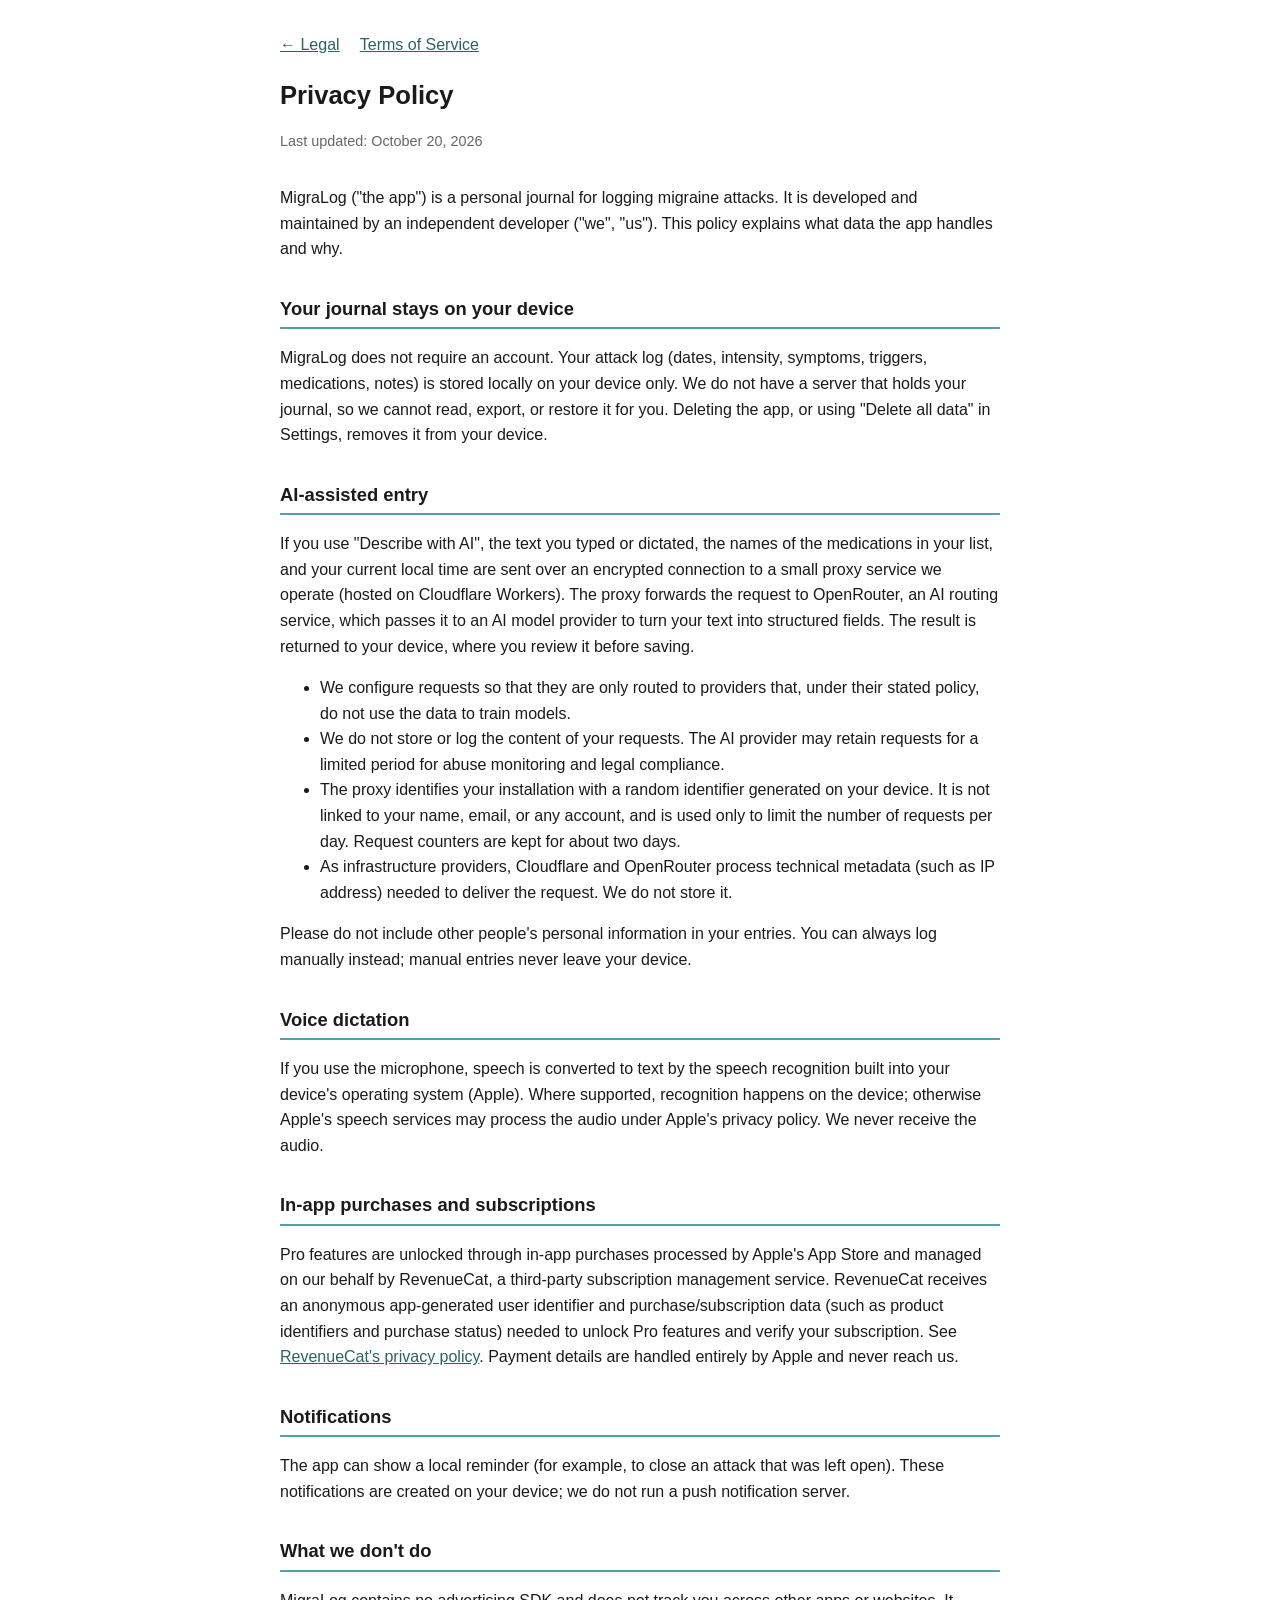
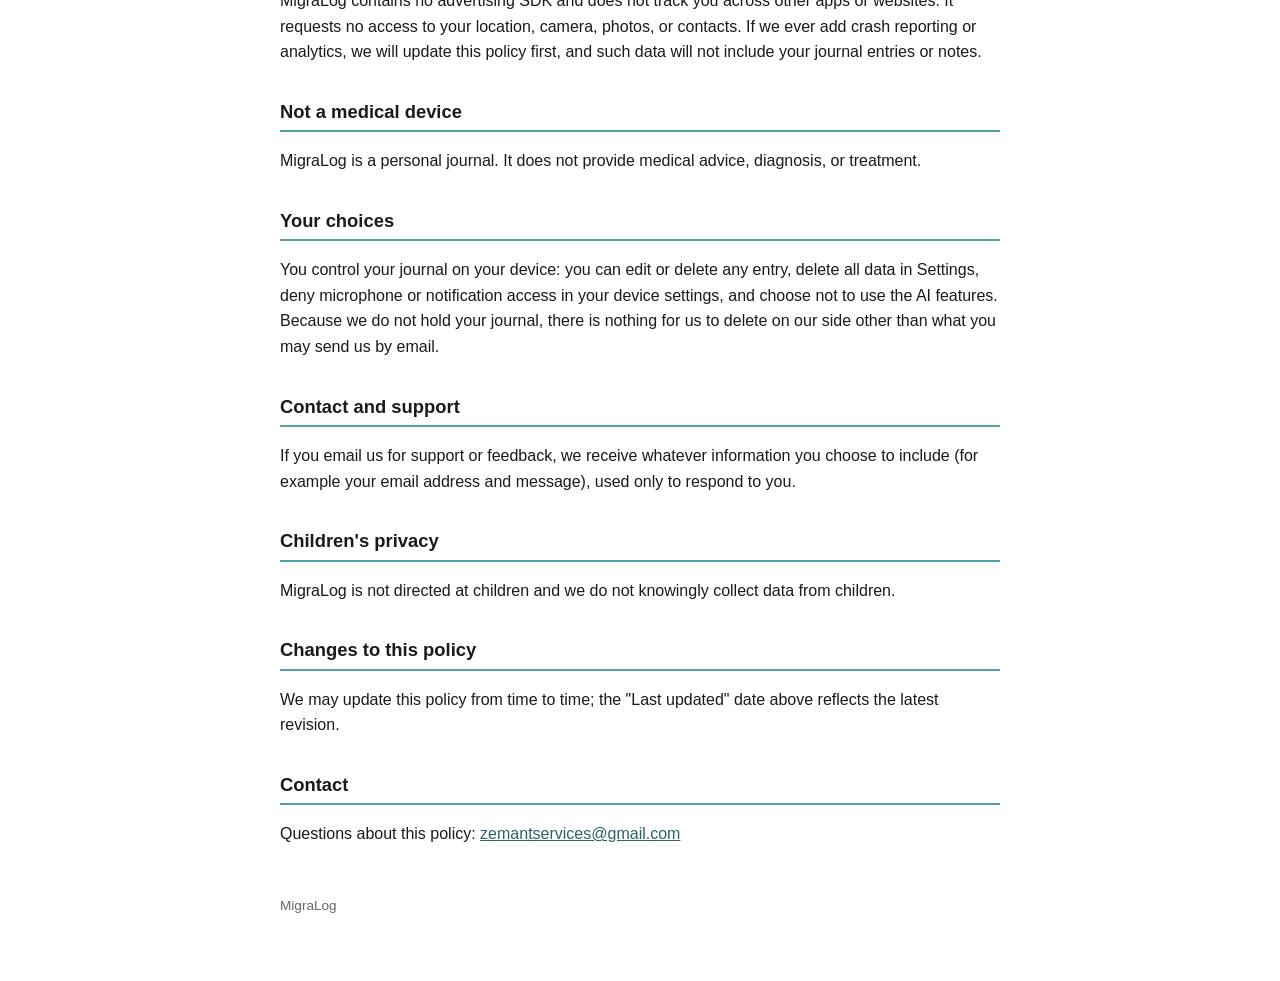
==== privacy.html @ 86e7ce36 "Add MigraLog legal pages (privacy policy, terms of service)" ====
<!DOCTYPE html>
<html lang="en">
<head>
<meta charset="UTF-8">
<meta name="viewport" content="width=device-width, initial-scale=1.0">
<title>MigraLog — Privacy Policy</title>
<link rel="stylesheet" href="style.css">
</head>
<body>
<nav><a href="index.html">← Legal</a> <a href="terms.html">Terms of Service</a></nav>
<h1>Privacy Policy</h1>
<p class="updated">Last updated: October 20, 2026</p>

<p>MigraLog ("the app") is a personal journal for logging migraine attacks. It is developed and maintained by an independent developer ("we", "us"). This policy explains what data the app handles and why.</p>

<h2>Your journal stays on your device</h2>
<p>MigraLog does not require an account. Your attack log (dates, intensity, symptoms, triggers, medications, notes) is stored locally on your device only. We do not have a server that holds your journal, so we cannot read, export, or restore it for you. Deleting the app, or using "Delete all data" in Settings, removes it from your device.</p>

<h2>AI-assisted entry</h2>
<p>If you use "Describe with AI", the text you typed or dictated, the names of the medications in your list, and your current local time are sent over an encrypted connection to a small proxy service we operate (hosted on Cloudflare Workers). The proxy forwards the request to OpenRouter, an AI routing service, which passes it to an AI model provider to turn your text into structured fields. The result is returned to your device, where you review it before saving.</p>
<ul>
<li>We configure requests so that they are only routed to providers that, under their stated policy, do not use the data to train models.</li>
<li>We do not store or log the content of your requests. The AI provider may retain requests for a limited period for abuse monitoring and legal compliance.</li>
<li>The proxy identifies your installation with a random identifier generated on your device. It is not linked to your name, email, or any account, and is used only to limit the number of requests per day. Request counters are kept for about two days.</li>
<li>As infrastructure providers, Cloudflare and OpenRouter process technical metadata (such as IP address) needed to deliver the request. We do not store it.</li>
</ul>
<p>Please do not include other people's personal information in your entries. You can always log manually instead; manual entries never leave your device.</p>

<h2>Voice dictation</h2>
<p>If you use the microphone, speech is converted to text by the speech recognition built into your device's operating system (Apple). Where supported, recognition happens on the device; otherwise Apple's speech services may process the audio under Apple's privacy policy. We never receive the audio.</p>

<h2>In-app purchases and subscriptions</h2>
<p>Pro features are unlocked through in-app purchases processed by Apple's App Store and managed on our behalf by RevenueCat, a third-party subscription management service. RevenueCat receives an anonymous app-generated user identifier and purchase/subscription data (such as product identifiers and purchase status) needed to unlock Pro features and verify your subscription. See <a href="https://www.revenuecat.com/privacy">RevenueCat's privacy policy</a>. Payment details are handled entirely by Apple and never reach us.</p>

<h2>Notifications</h2>
<p>The app can show a local reminder (for example, to close an attack that was left open). These notifications are created on your device; we do not run a push notification server.</p>

<h2>What we don't do</h2>
<p>MigraLog contains no advertising SDK and does not track you across other apps or websites. It requests no access to your location, camera, photos, or contacts. If we ever add crash reporting or analytics, we will update this policy first, and such data will not include your journal entries or notes.</p>

<h2>Not a medical device</h2>
<p>MigraLog is a personal journal. It does not provide medical advice, diagnosis, or treatment.</p>

<h2>Your choices</h2>
<p>You control your journal on your device: you can edit or delete any entry, delete all data in Settings, deny microphone or notification access in your device settings, and choose not to use the AI features. Because we do not hold your journal, there is nothing for us to delete on our side other than what you may send us by email.</p>

<h2>Contact and support</h2>
<p>If you email us for support or feedback, we receive whatever information you choose to include (for example your email address and message), used only to respond to you.</p>

<h2>Children's privacy</h2>
<p>MigraLog is not directed at children and we do not knowingly collect data from children.</p>

<h2>Changes to this policy</h2>
<p>We may update this policy from time to time; the "Last updated" date above reflects the latest revision.</p>

<h2>Contact</h2>
<p>Questions about this policy: <a href="mailto:zemantservices@gmail.com">zemantservices@gmail.com</a></p>

<footer>MigraLog</footer>
</body>
</html>
---- style.css ----
:root {
  color-scheme: light dark;
  --accent: #4fa3a5;
  --fg: #1a1a1a;
  --bg: #ffffff;
  --muted: #666;
}
@media (prefers-color-scheme: dark) {
  :root { --fg: #e6e4df; --bg: #0e0f12; --muted: #8a887f; }
}
body {
  font-family: -apple-system, BlinkMacSystemFont, "Segoe UI", Roboto, sans-serif;
  max-width: 720px;
  margin: 0 auto;
  padding: 2rem 1.25rem 4rem;
  color: var(--fg);
  background: var(--bg);
  line-height: 1.6;
}
h1 { font-size: 1.6rem; margin-bottom: 0.25rem; }
h2 { font-size: 1.15rem; margin-top: 2rem; border-bottom: 2px solid var(--accent); padding-bottom: 0.25rem; }
.updated { color: var(--muted); font-size: 0.9rem; margin-bottom: 2rem; }
a { color: #2c6264; }
@media (prefers-color-scheme: dark) { a { color: var(--accent); } }
nav a { margin-right: 1rem; }
footer { margin-top: 3rem; color: var(--muted); font-size: 0.85rem; }
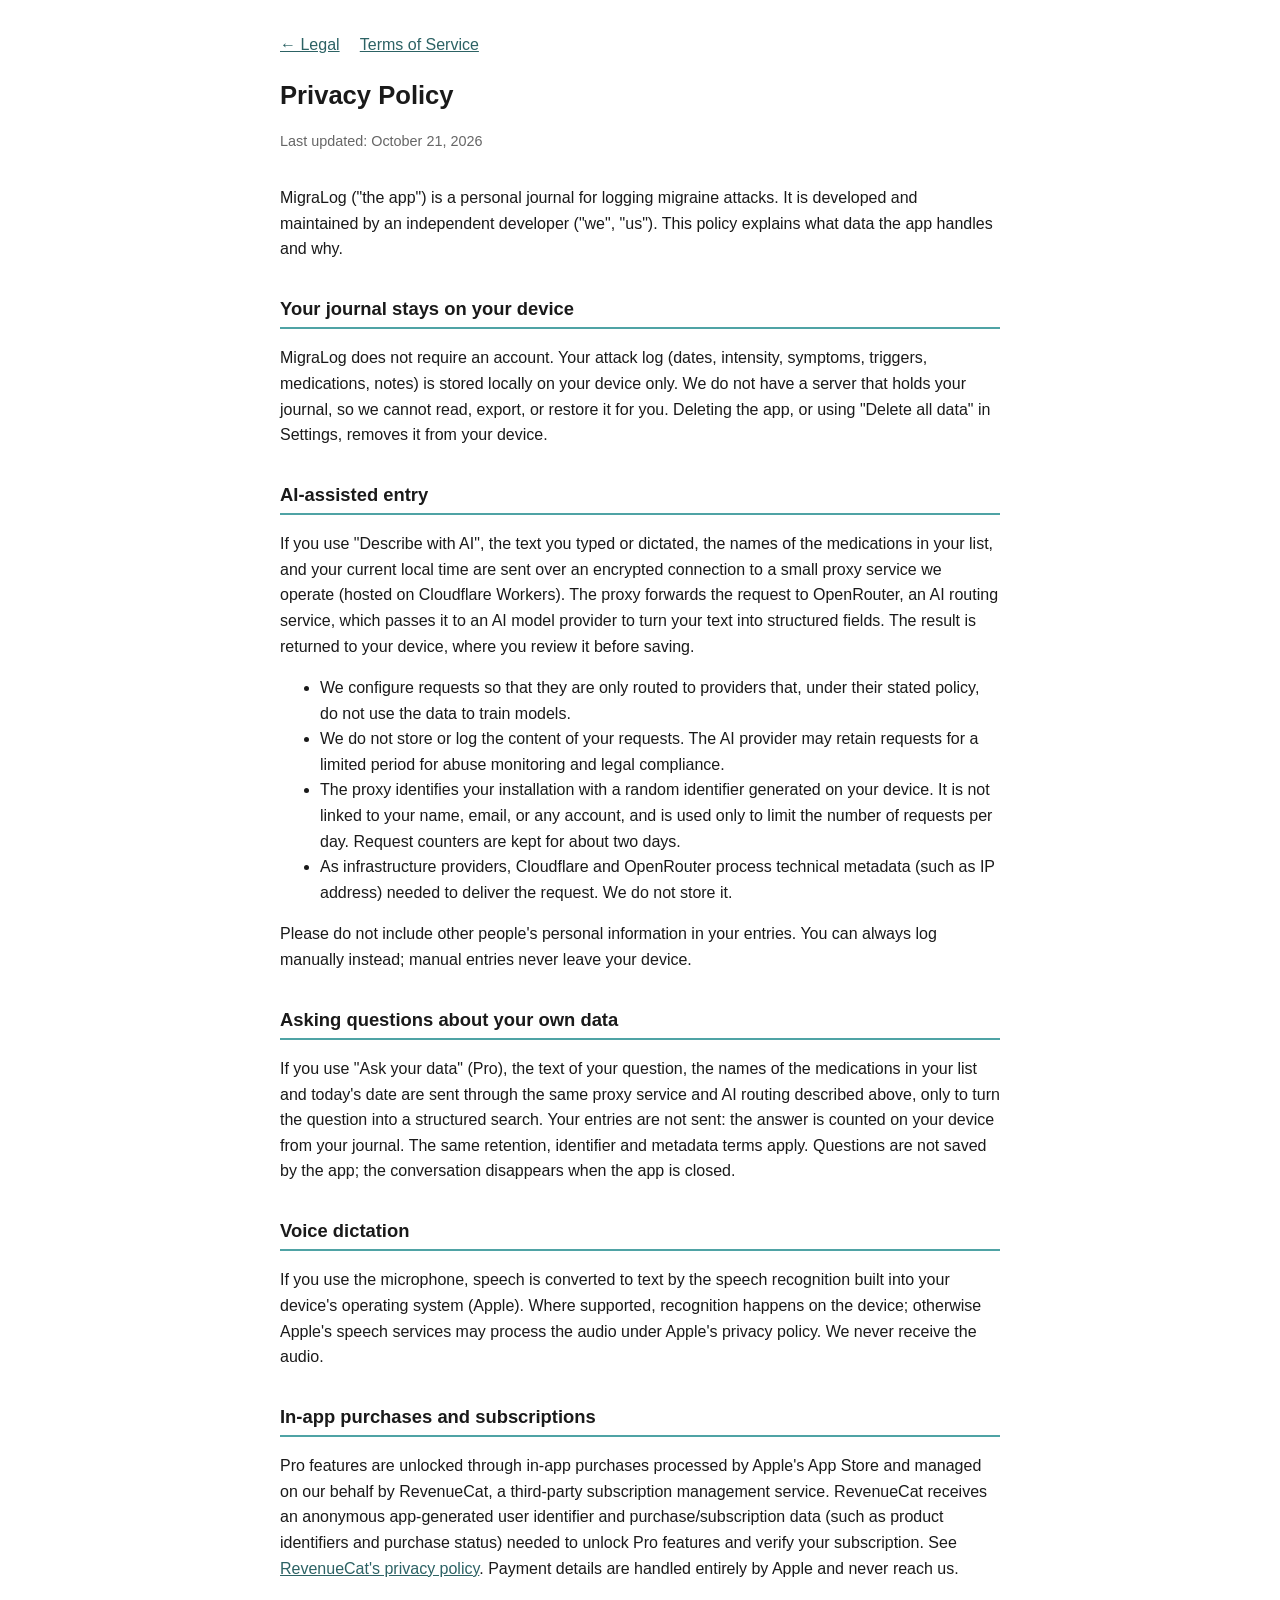
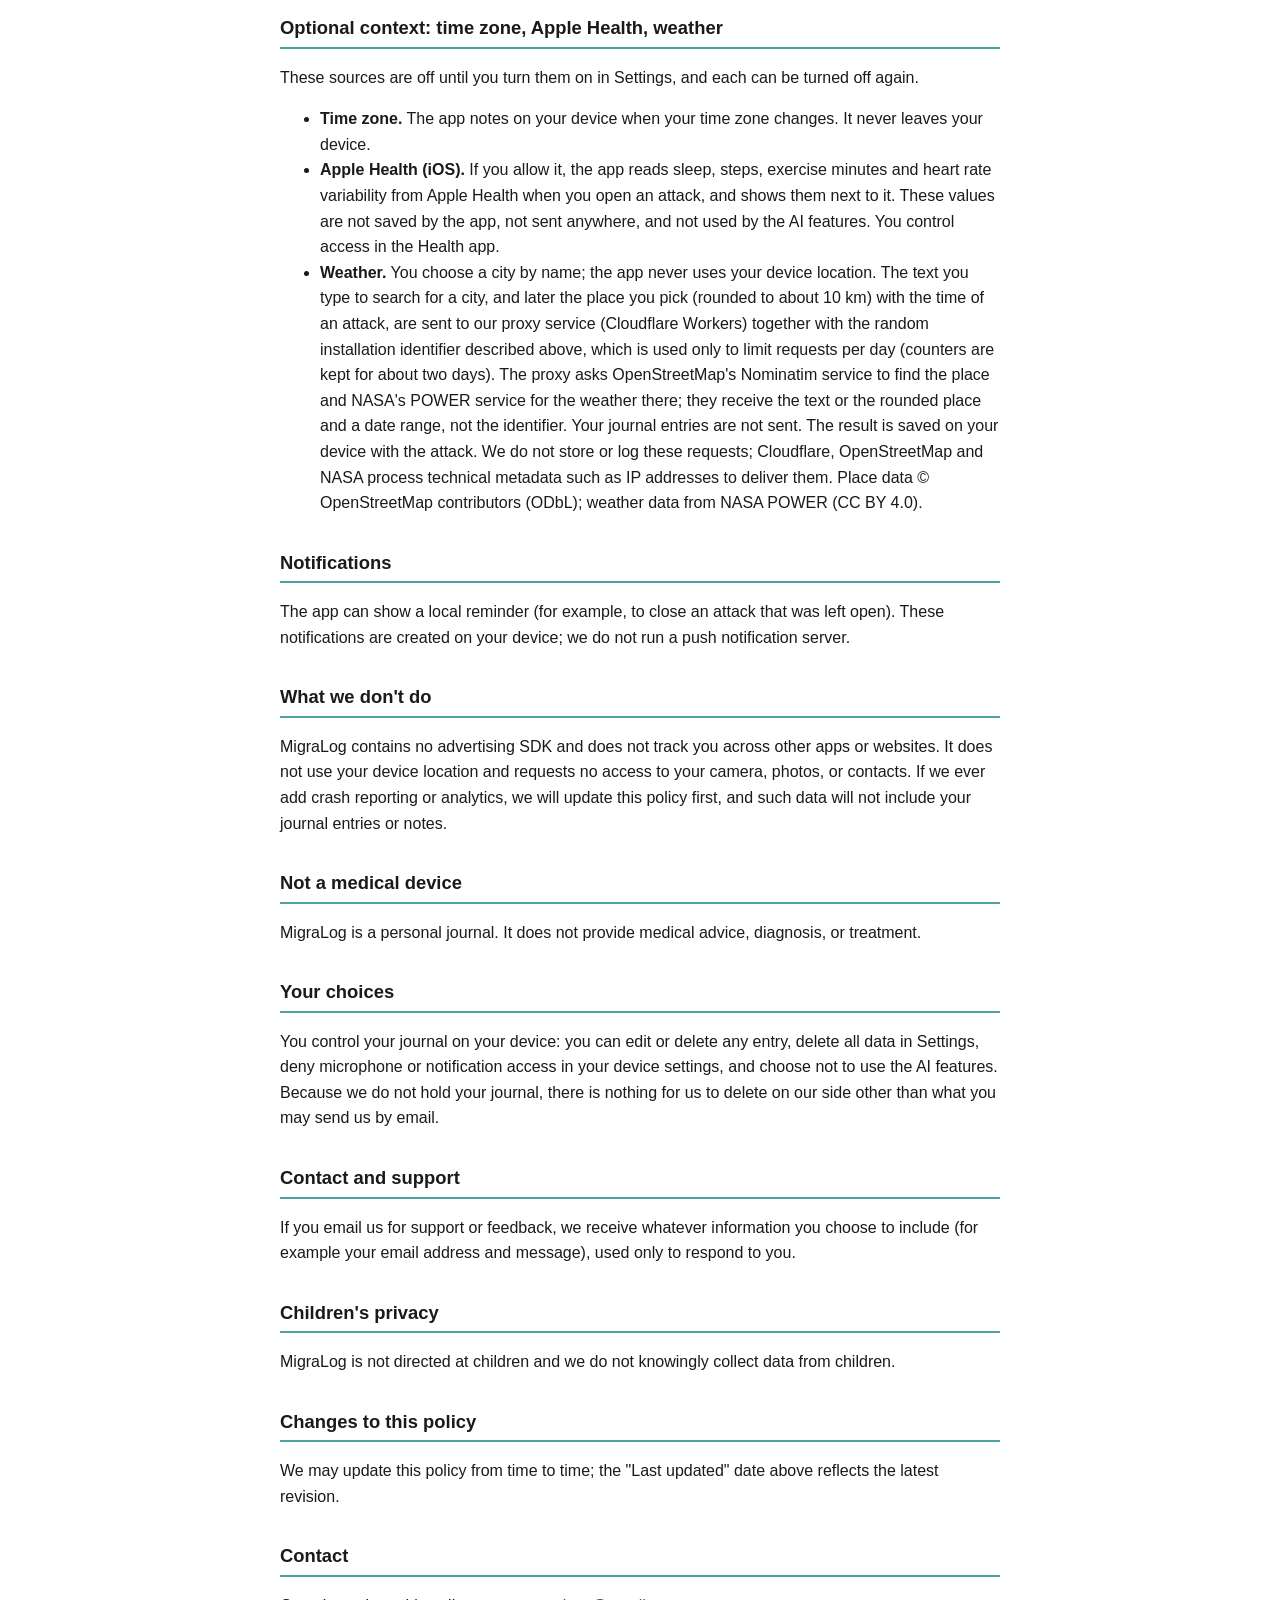
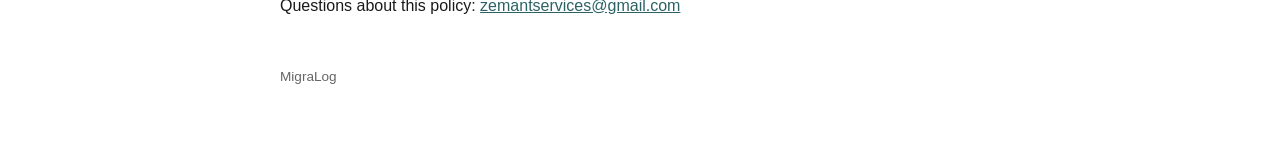
==== commit 49af113a: "Update privacy policy and terms: optional context sources, weather, Ask your data, warning-signs not" ====
--- a/privacy.html
+++ b/privacy.html
@@ -9,7 +9,7 @@
 <body>
 <nav><a href="index.html">← Legal</a> <a href="terms.html">Terms of Service</a></nav>
 <h1>Privacy Policy</h1>
-<p class="updated">Last updated: October 20, 2026</p>
+<p class="updated">Last updated: October 21, 2026</p>
 
 <p>MigraLog ("the app") is a personal journal for logging migraine attacks. It is developed and maintained by an independent developer ("we", "us"). This policy explains what data the app handles and why.</p>
 
@@ -26,17 +26,28 @@
 </ul>
 <p>Please do not include other people's personal information in your entries. You can always log manually instead; manual entries never leave your device.</p>
 
+<h2>Asking questions about your own data</h2>
+<p>If you use "Ask your data" (Pro), the text of your question, the names of the medications in your list and today's date are sent through the same proxy service and AI routing described above, only to turn the question into a structured search. Your entries are not sent: the answer is counted on your device from your journal. The same retention, identifier and metadata terms apply. Questions are not saved by the app; the conversation disappears when the app is closed.</p>
+
 <h2>Voice dictation</h2>
 <p>If you use the microphone, speech is converted to text by the speech recognition built into your device's operating system (Apple). Where supported, recognition happens on the device; otherwise Apple's speech services may process the audio under Apple's privacy policy. We never receive the audio.</p>
 
 <h2>In-app purchases and subscriptions</h2>
 <p>Pro features are unlocked through in-app purchases processed by Apple's App Store and managed on our behalf by RevenueCat, a third-party subscription management service. RevenueCat receives an anonymous app-generated user identifier and purchase/subscription data (such as product identifiers and purchase status) needed to unlock Pro features and verify your subscription. See <a href="https://www.revenuecat.com/privacy">RevenueCat's privacy policy</a>. Payment details are handled entirely by Apple and never reach us.</p>
 
+<h2>Optional context: time zone, Apple Health, weather</h2>
+<p>These sources are off until you turn them on in Settings, and each can be turned off again.</p>
+<ul>
+<li><strong>Time zone.</strong> The app notes on your device when your time zone changes. It never leaves your device.</li>
+<li><strong>Apple Health (iOS).</strong> If you allow it, the app reads sleep, steps, exercise minutes and heart rate variability from Apple Health when you open an attack, and shows them next to it. These values are not saved by the app, not sent anywhere, and not used by the AI features. You control access in the Health app.</li>
+<li><strong>Weather.</strong> You choose a city by name; the app never uses your device location. The text you type to search for a city, and later the place you pick (rounded to about 10 km) with the time of an attack, are sent to our proxy service (Cloudflare Workers) together with the random installation identifier described above, which is used only to limit requests per day (counters are kept for about two days). The proxy asks OpenStreetMap's Nominatim service to find the place and NASA's POWER service for the weather there; they receive the text or the rounded place and a date range, not the identifier. Your journal entries are not sent. The result is saved on your device with the attack. We do not store or log these requests; Cloudflare, OpenStreetMap and NASA process technical metadata such as IP addresses to deliver them. Place data © OpenStreetMap contributors (ODbL); weather data from NASA POWER (CC BY 4.0).</li>
+</ul>
+
 <h2>Notifications</h2>
 <p>The app can show a local reminder (for example, to close an attack that was left open). These notifications are created on your device; we do not run a push notification server.</p>
 
 <h2>What we don't do</h2>
-<p>MigraLog contains no advertising SDK and does not track you across other apps or websites. It requests no access to your location, camera, photos, or contacts. If we ever add crash reporting or analytics, we will update this policy first, and such data will not include your journal entries or notes.</p>
+<p>MigraLog contains no advertising SDK and does not track you across other apps or websites. It does not use your device location and requests no access to your camera, photos, or contacts. If we ever add crash reporting or analytics, we will update this policy first, and such data will not include your journal entries or notes.</p>
 
 <h2>Not a medical device</h2>
 <p>MigraLog is a personal journal. It does not provide medical advice, diagnosis, or treatment.</p>
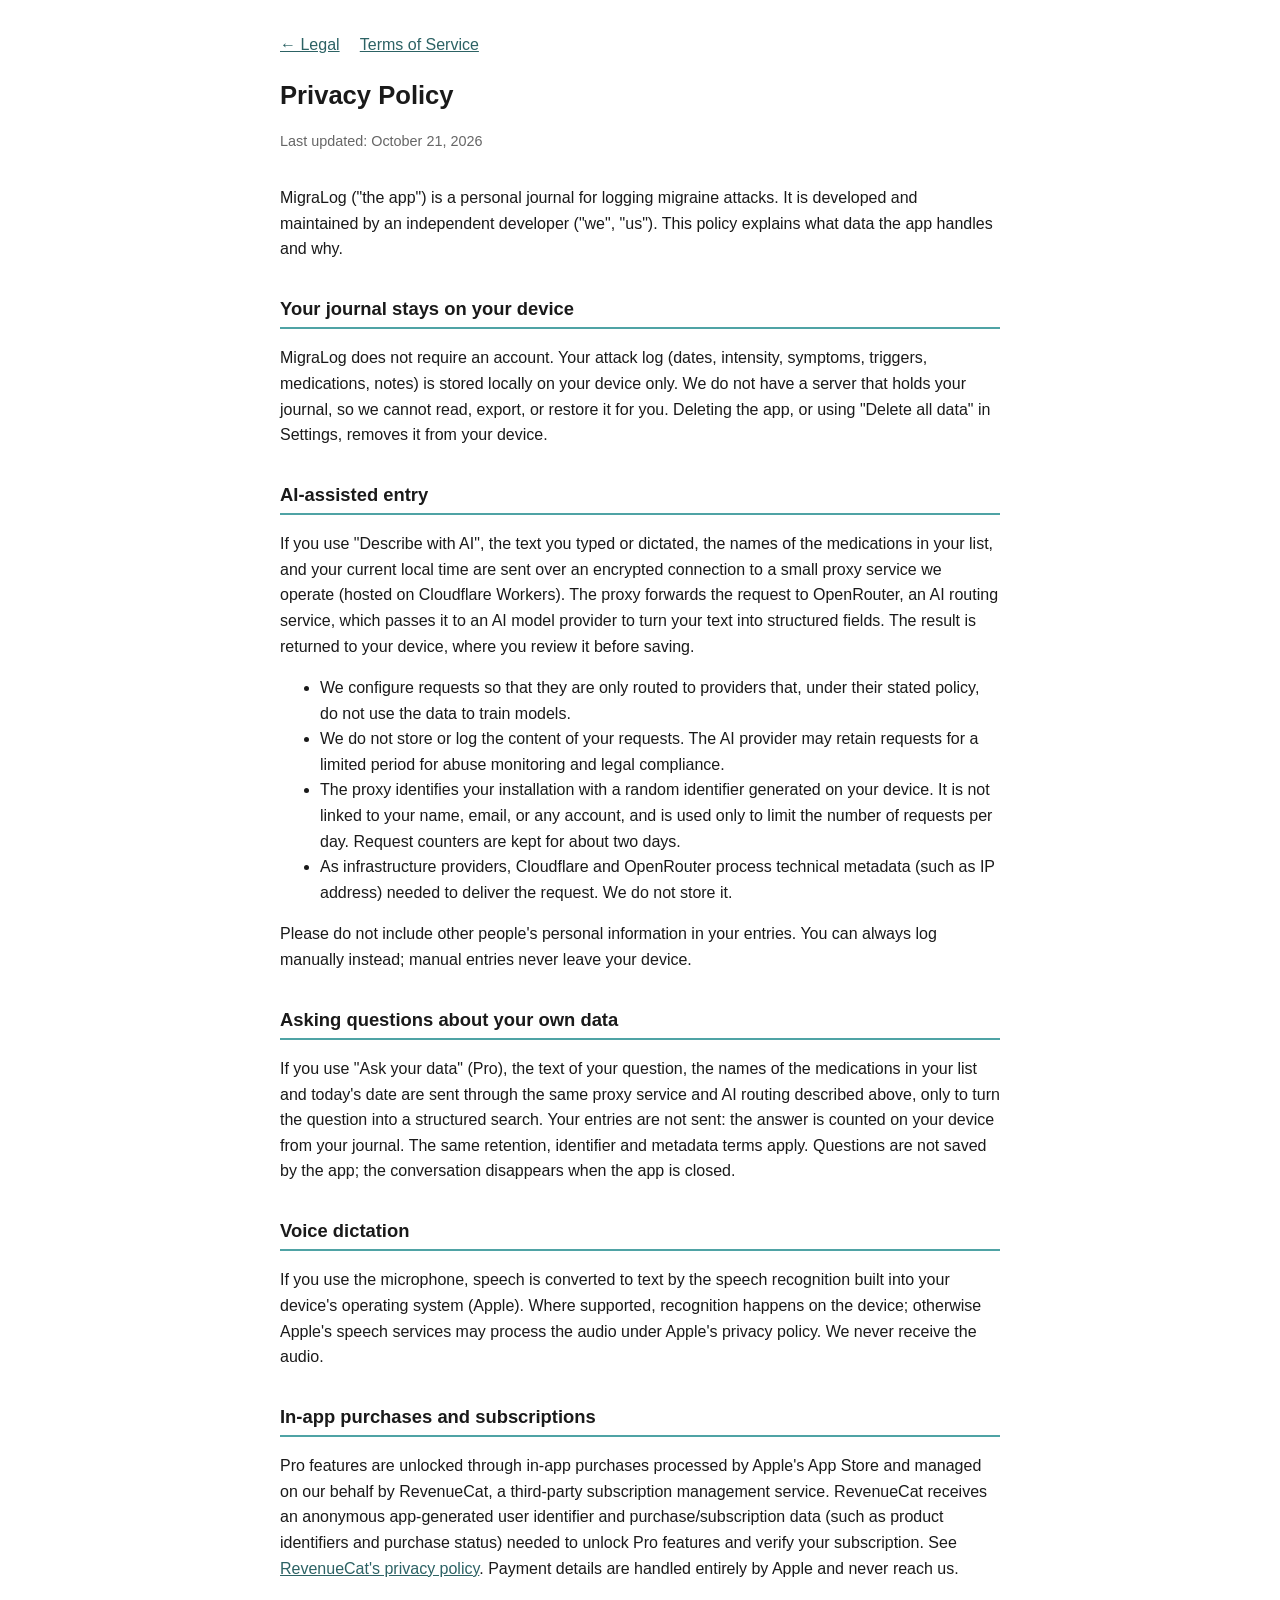
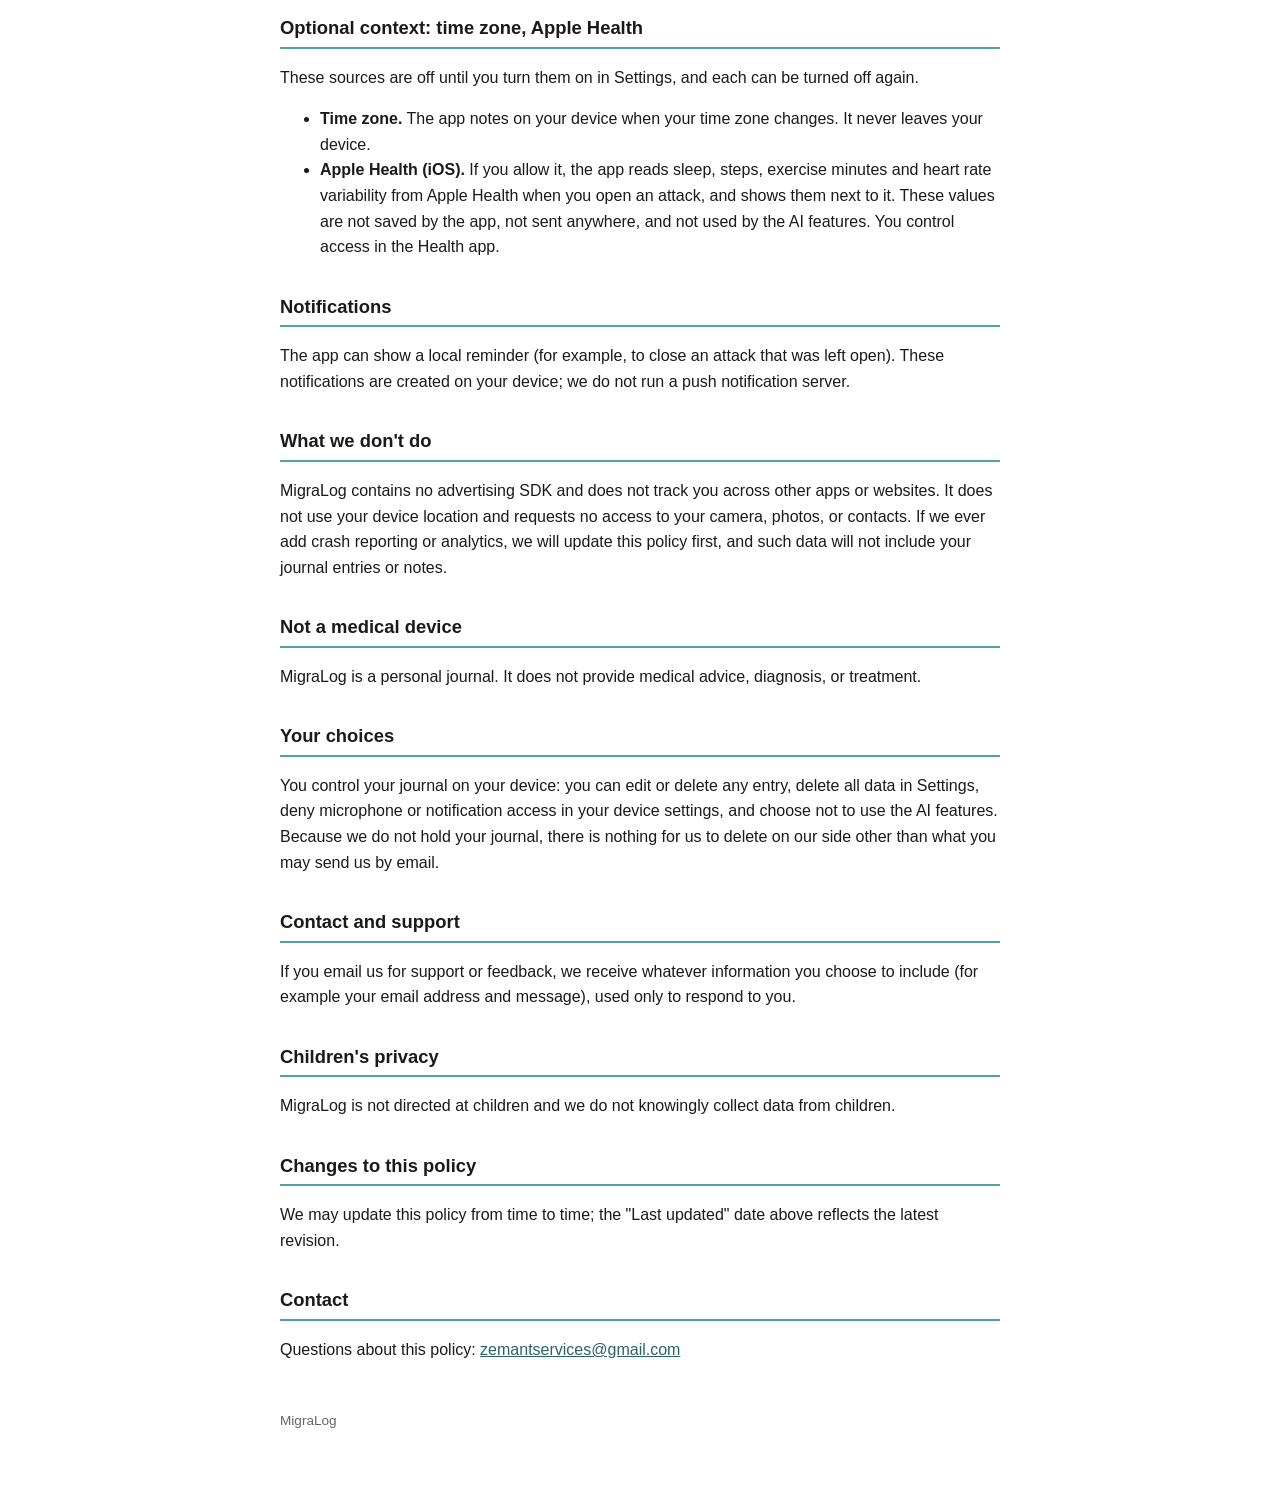
==== commit 646568c8: "Privacy policy: remove the weather section (weather context is hidden in the app)" ====
--- a/privacy.html
+++ b/privacy.html
@@ -35,12 +35,11 @@
 <h2>In-app purchases and subscriptions</h2>
 <p>Pro features are unlocked through in-app purchases processed by Apple's App Store and managed on our behalf by RevenueCat, a third-party subscription management service. RevenueCat receives an anonymous app-generated user identifier and purchase/subscription data (such as product identifiers and purchase status) needed to unlock Pro features and verify your subscription. See <a href="https://www.revenuecat.com/privacy">RevenueCat's privacy policy</a>. Payment details are handled entirely by Apple and never reach us.</p>
 
-<h2>Optional context: time zone, Apple Health, weather</h2>
+<h2>Optional context: time zone, Apple Health</h2>
 <p>These sources are off until you turn them on in Settings, and each can be turned off again.</p>
 <ul>
 <li><strong>Time zone.</strong> The app notes on your device when your time zone changes. It never leaves your device.</li>
 <li><strong>Apple Health (iOS).</strong> If you allow it, the app reads sleep, steps, exercise minutes and heart rate variability from Apple Health when you open an attack, and shows them next to it. These values are not saved by the app, not sent anywhere, and not used by the AI features. You control access in the Health app.</li>
-<li><strong>Weather.</strong> You choose a city by name; the app never uses your device location. The text you type to search for a city, and later the place you pick (rounded to about 10 km) with the time of an attack, are sent to our proxy service (Cloudflare Workers) together with the random installation identifier described above, which is used only to limit requests per day (counters are kept for about two days). The proxy asks OpenStreetMap's Nominatim service to find the place and NASA's POWER service for the weather there; they receive the text or the rounded place and a date range, not the identifier. Your journal entries are not sent. The result is saved on your device with the attack. We do not store or log these requests; Cloudflare, OpenStreetMap and NASA process technical metadata such as IP addresses to deliver them. Place data © OpenStreetMap contributors (ODbL); weather data from NASA POWER (CC BY 4.0).</li>
 </ul>
 
 <h2>Notifications</h2>
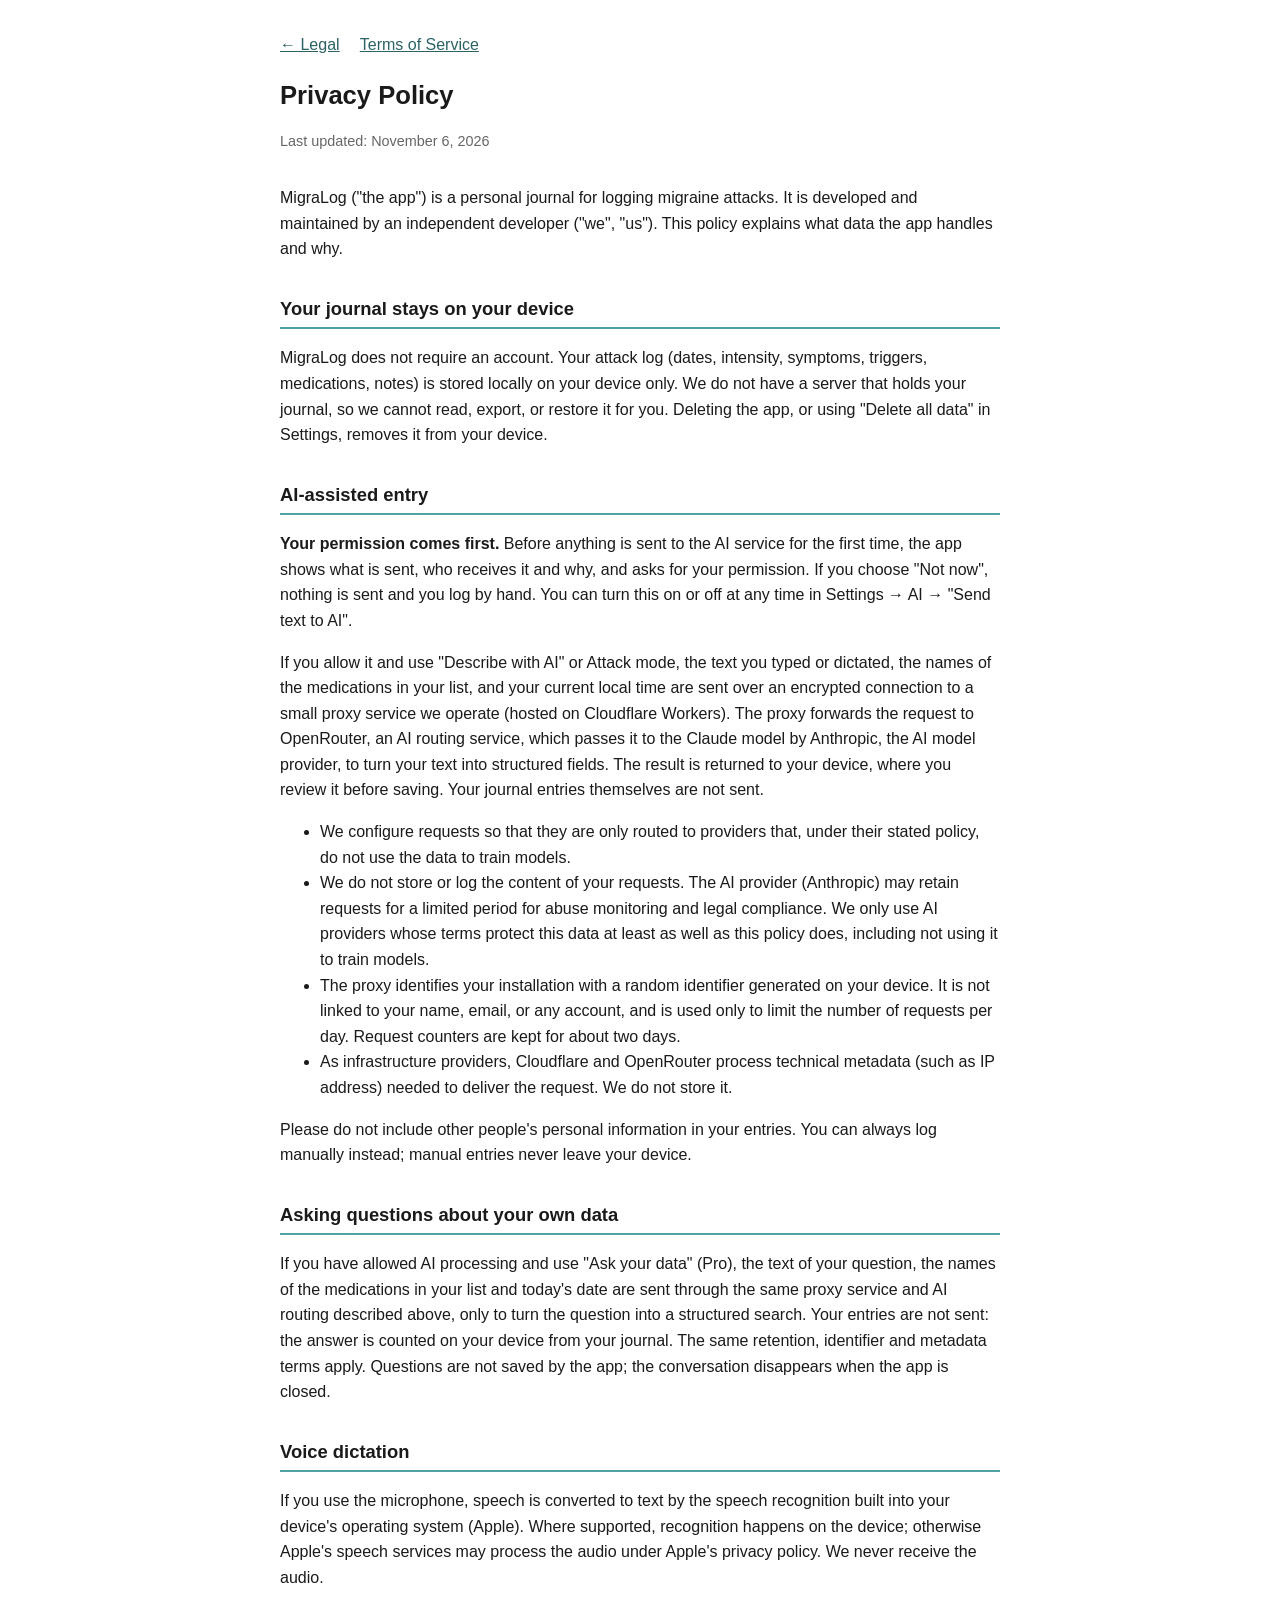
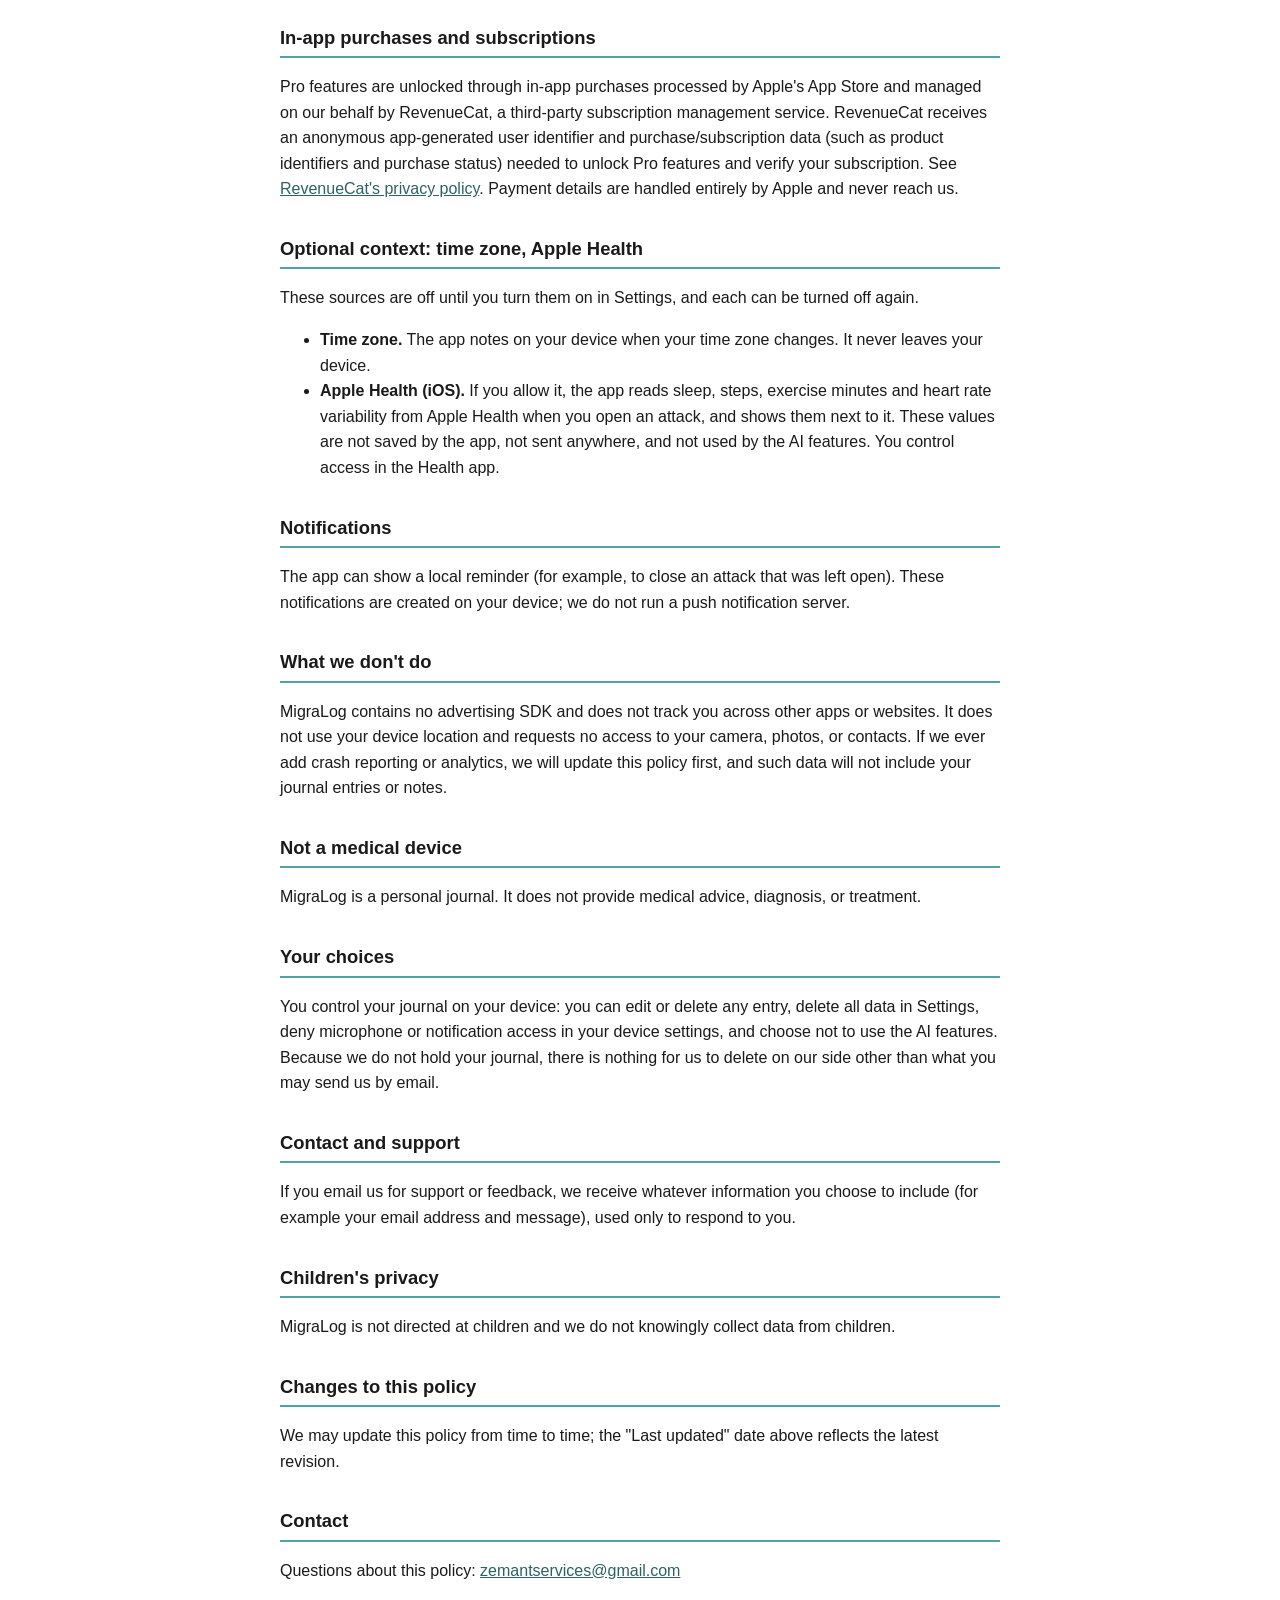
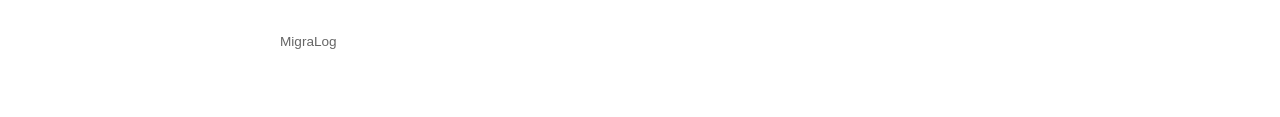
==== commit c11a5d01: "Privacy policy: in-app consent before AI requests, name Anthropic as the model provider, mention Att" ====
--- a/privacy.html
+++ b/privacy.html
@@ -9,7 +9,7 @@
 <body>
 <nav><a href="index.html">← Legal</a> <a href="terms.html">Terms of Service</a></nav>
 <h1>Privacy Policy</h1>
-<p class="updated">Last updated: October 21, 2026</p>
+<p class="updated">Last updated: November 6, 2026</p>
 
 <p>MigraLog ("the app") is a personal journal for logging migraine attacks. It is developed and maintained by an independent developer ("we", "us"). This policy explains what data the app handles and why.</p>
 
@@ -17,17 +17,18 @@
 <p>MigraLog does not require an account. Your attack log (dates, intensity, symptoms, triggers, medications, notes) is stored locally on your device only. We do not have a server that holds your journal, so we cannot read, export, or restore it for you. Deleting the app, or using "Delete all data" in Settings, removes it from your device.</p>
 
 <h2>AI-assisted entry</h2>
-<p>If you use "Describe with AI", the text you typed or dictated, the names of the medications in your list, and your current local time are sent over an encrypted connection to a small proxy service we operate (hosted on Cloudflare Workers). The proxy forwards the request to OpenRouter, an AI routing service, which passes it to an AI model provider to turn your text into structured fields. The result is returned to your device, where you review it before saving.</p>
+<p><strong>Your permission comes first.</strong> Before anything is sent to the AI service for the first time, the app shows what is sent, who receives it and why, and asks for your permission. If you choose "Not now", nothing is sent and you log by hand. You can turn this on or off at any time in Settings → AI → "Send text to AI".</p>
+<p>If you allow it and use "Describe with AI" or Attack mode, the text you typed or dictated, the names of the medications in your list, and your current local time are sent over an encrypted connection to a small proxy service we operate (hosted on Cloudflare Workers). The proxy forwards the request to OpenRouter, an AI routing service, which passes it to the Claude model by Anthropic, the AI model provider, to turn your text into structured fields. The result is returned to your device, where you review it before saving. Your journal entries themselves are not sent.</p>
 <ul>
 <li>We configure requests so that they are only routed to providers that, under their stated policy, do not use the data to train models.</li>
-<li>We do not store or log the content of your requests. The AI provider may retain requests for a limited period for abuse monitoring and legal compliance.</li>
+<li>We do not store or log the content of your requests. The AI provider (Anthropic) may retain requests for a limited period for abuse monitoring and legal compliance. We only use AI providers whose terms protect this data at least as well as this policy does, including not using it to train models.</li>
 <li>The proxy identifies your installation with a random identifier generated on your device. It is not linked to your name, email, or any account, and is used only to limit the number of requests per day. Request counters are kept for about two days.</li>
 <li>As infrastructure providers, Cloudflare and OpenRouter process technical metadata (such as IP address) needed to deliver the request. We do not store it.</li>
 </ul>
 <p>Please do not include other people's personal information in your entries. You can always log manually instead; manual entries never leave your device.</p>
 
 <h2>Asking questions about your own data</h2>
-<p>If you use "Ask your data" (Pro), the text of your question, the names of the medications in your list and today's date are sent through the same proxy service and AI routing described above, only to turn the question into a structured search. Your entries are not sent: the answer is counted on your device from your journal. The same retention, identifier and metadata terms apply. Questions are not saved by the app; the conversation disappears when the app is closed.</p>
+<p>If you have allowed AI processing and use "Ask your data" (Pro), the text of your question, the names of the medications in your list and today's date are sent through the same proxy service and AI routing described above, only to turn the question into a structured search. Your entries are not sent: the answer is counted on your device from your journal. The same retention, identifier and metadata terms apply. Questions are not saved by the app; the conversation disappears when the app is closed.</p>
 
 <h2>Voice dictation</h2>
 <p>If you use the microphone, speech is converted to text by the speech recognition built into your device's operating system (Apple). Where supported, recognition happens on the device; otherwise Apple's speech services may process the audio under Apple's privacy policy. We never receive the audio.</p>
